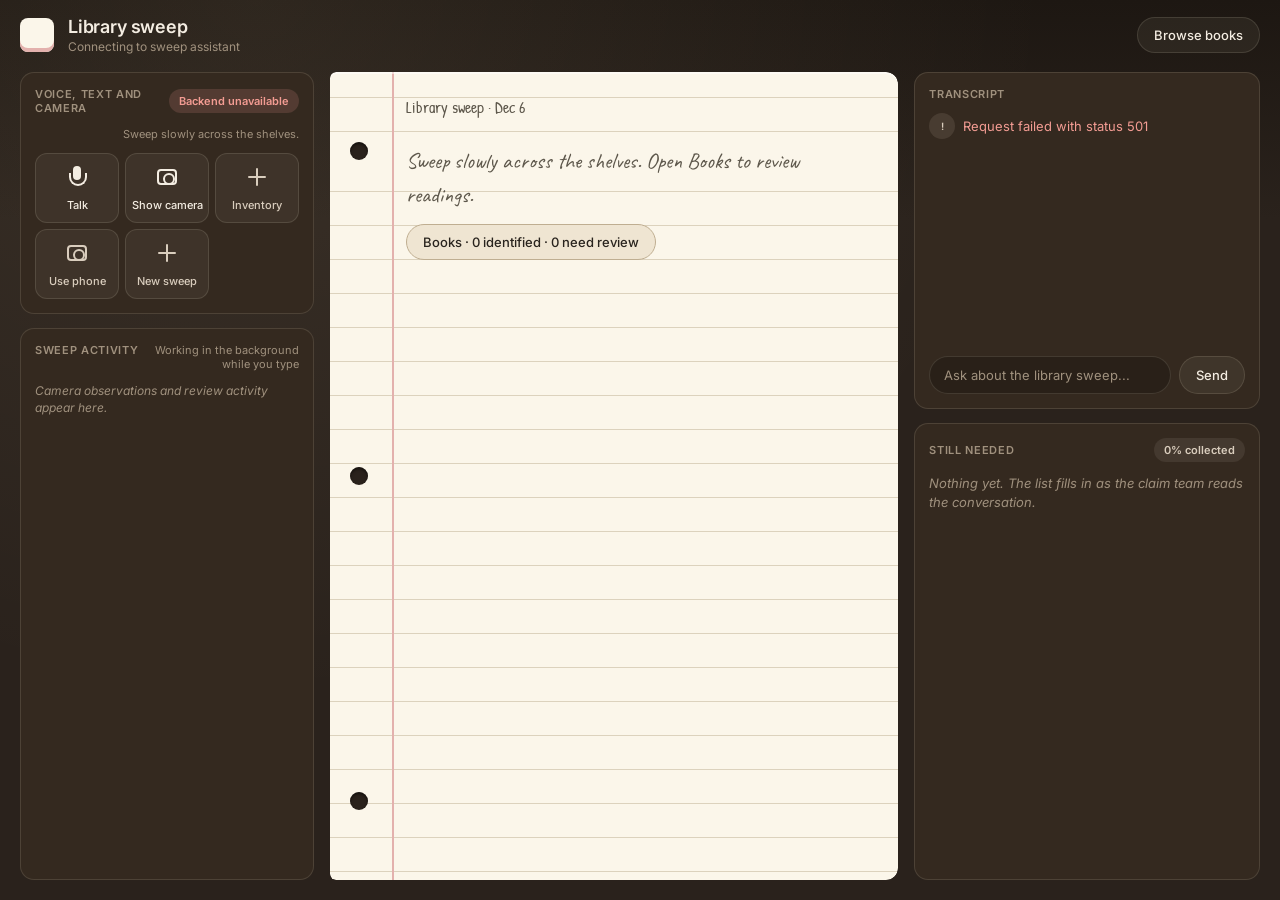
==== live_demo/index.html @ a3d5c8ed "Trim the pairing panel and make the packet download a button The pairing panel wrapped the code in t" ====
<!doctype html>
<html lang="en">
  <head>
    <meta charset="utf-8" />
    <meta name="viewport" content="width=device-width, initial-scale=1" />
    <title>Library sweep</title>
    <link rel="preconnect" href="https://fonts.googleapis.com" />
    <link rel="preconnect" href="https://fonts.gstatic.com" crossorigin />
    <link
      href="https://fonts.googleapis.com/css2?family=Caveat:wght@400;500;600&family=Patrick+Hand&family=Inter:wght@400;500;600&display=swap"
      rel="stylesheet"
    />
    <link rel="stylesheet" href="./styles.css?v=book-review-2" />
  </head>
  <body>
    <div class="desk">
      <header class="desk-bar">
        <div class="brand">
          <span class="brand-mark" aria-hidden="true"></span>
          <div>
            <h1>Library sweep</h1>
            <p id="modelLabel" class="brand-sub">Connecting to sweep assistant</p>
          </div>
        </div>
        <button id="openPacket" class="ghost-button" type="button">Browse books</button>
      </header>

      <main class="desk-layout">
        <aside class="side media-column" aria-label="Voice, text and camera and camera">
          <section class="card call-card">
            <div class="card-head">
              <span class="card-kicker">Voice, text and camera</span>
              <span id="callStatus" class="pill">Connecting</span>
            </div>

            <div id="cameraStage" class="camera-stage" hidden>
              <video id="cameraPreview" autoplay muted playsinline></video>
              <span class="camera-tag"><span class="rec-dot" aria-hidden="true"></span> Agent is watching</span>
            </div>

            <p id="captureInstruction" class="card-hint" aria-live="polite">Sweep slowly across the shelves.</p>

            <div class="controls">
              <button id="micButton" class="round-button" type="button" aria-label="Start or stop voice" disabled>
                <span class="icon-mic" aria-hidden="true"></span>
                <span class="round-label">Talk</span>
              </button>
              <button id="cameraButton" class="round-button" type="button" aria-label="Show the books on camera">
                <span class="icon-camera" aria-hidden="true"></span>
                <span class="round-label">Show camera</span>
              </button>
              <button id="inventoryButton" class="round-button subtle" type="button" aria-label="Open the inventory tables">
                <span class="icon-new" aria-hidden="true"></span>
                <span class="round-label">Inventory</span>
              </button>
              <button id="phoneButton" class="round-button subtle" type="button" aria-label="Use a phone as the camera">
                <span class="icon-camera" aria-hidden="true"></span>
                <span class="round-label">Use phone</span>
              </button>
              <button id="newIntakeButton" class="round-button subtle" type="button" aria-label="Start a new sweep">
                <span class="icon-new" aria-hidden="true"></span>
                <span class="round-label">New sweep</span>
              </button>
            </div>
            <div id="pairingCode" class="pairing-code" hidden>
              <button id="closePairing" class="pairing-close" type="button" aria-label="Hide the pairing code">&times;</button>
              <strong id="pairingDigits"></strong>
            </div>
          </section>
          <section class="card team-card">
            <div class="card-head">
              <span class="card-kicker">Sweep activity</span>
              <span class="card-hint">Working in the background while you type</span>
            </div>
            <ul id="teamFeed" class="team-feed" tabindex="0" aria-label="Sweep activity activity"></ul>
          </section>
        </aside>

        <section class="notebook-wrap" aria-label="Field notebook" tabindex="0">
          <div class="notebook">
            <div class="holes" aria-hidden="true"><span></span><span></span><span></span></div>
            <div class="page-head">
              <span id="pageDate">Library sweep</span>

            </div>
            <div id="notes" class="notes"></div>
            <button id="openBooks" class="ghost-button" type="button">Books · 0 identified · 0 need review</button>
            <div id="pinboard" class="pinboard"></div>
            <div id="stamp" class="stamp" hidden></div>
            <div id="pen" class="pen" hidden><span class="pen-nib" aria-hidden="true"></span> writing</div>
          </div>
        </section>
        <aside class="side conversation-column" aria-label="Transcript and claim checklist">
          <section class="card transcript-card">
            <div class="card-head">
              <span class="card-kicker">Transcript</span>
            </div>
            <div id="transcript" class="transcript" aria-live="polite" tabindex="0" role="region" aria-label="Conversation transcript"></div>

            <form id="textForm" class="text-entry">
              <input
                id="textInput"
                type="text"
                autocomplete="off"
                placeholder="Ask about the library sweep..."
                aria-label="Describe what you can see"
              />
              <button type="submit">Send</button>
            </form>
          </section>

          <section class="card needed-card">
            <div class="card-head">
              <span class="card-kicker">Still needed</span>
              <span id="readiness" class="pill neutral">0% collected</span>
            </div>
            <ul id="neededList" class="needed-list" tabindex="0" aria-label="Information still needed"></ul>
          </section>

        </aside>
      </main>
    </div>

    <dialog id="booksDialog" class="books-drawer" aria-labelledby="booksTitle">
      <div class="dialog-header"><h2 id="booksTitle">Your library</h2><button id="closeBooks" type="button">Back to sweep</button></div>
      <p>Browse what the camera saw. Compare possible matches before combining them.</p>
      <button id="downloadPacket" class="library-download" type="button">Download claim packet</button>
      <div class="book-tabs" aria-label="Book views"><button id="reviewTab" type="button" aria-pressed="true">Needs review</button><button id="identifiedTab" type="button" aria-pressed="false">Identified</button></div>
      <p id="bookActionStatus" role="status"></p>
      <div class="library-layout"><section id="bookInventory" aria-live="polite"></section>
      <section id="bookDetail" aria-label="Selected book"></section></div>
    </dialog>
    <canvas id="frameCanvas" hidden></canvas>
    <script src="./voice.js?v=1"></script>
    <script src="./app.js?v=book-review-2"></script>
  </body>
</html>
---- live_demo/styles.css ----
:root {
  --desk: #2a221c;
  --desk-edge: #1d1712;
  --card: #34291f;
  --card-line: rgba(255, 240, 220, 0.12);
  --chrome-ink: #f4ede2;
  --chrome-body: #d9cdbd;
  --chrome-muted: #a0917e;
  --paper: #fbf6ea;
  --paper-line: #dcd2bd;
  --paper-margin: #e3b1ad;
  --ink: #23211c;
  --ink-soft: #5d574b;
  --ink-red: #b1372d;
  --ink-green: #3f7a3a;
  --ink-blue: #2f6a94;
  --tape: rgba(236, 222, 176, 0.85);
  --success: #8fd39a;
  --warning: #f2c98a;
  --danger: #f39c93;
  --ui-font: Inter, ui-sans-serif, system-ui, -apple-system, "Segoe UI", sans-serif;
  --hand: "Caveat", "Patrick Hand", cursive;
  --hand-label: "Patrick Hand", "Caveat", cursive;
}

* {
  box-sizing: border-box;
}

html,
body {
  margin: 0;
  min-height: 100%;
}

body {
  font-family: var(--ui-font);
  color: var(--chrome-ink);
  background: var(--desk);
  background-image:
    radial-gradient(ellipse at 20% 0%, rgba(255, 225, 180, 0.08), transparent 55%),
    linear-gradient(180deg, var(--desk-edge), var(--desk) 220px);
}

button,
input {
  font: inherit;
}

h1,
h2,
p {
  margin: 0;
}

.desk {
  min-height: 100vh;
  display: flex;
  flex-direction: column;
}

.desk-bar {
  display: flex;
  align-items: center;
  justify-content: space-between;
  padding: 18px 28px 8px;
}

.brand {
  display: flex;
  align-items: center;
  gap: 14px;
}

.brand-mark {
  width: 34px;
  height: 34px;
  border-radius: 8px;
  background: var(--paper);
  box-shadow: inset 0 -4px 0 var(--paper-margin);
}

h1 {
  font-size: 18px;
  font-weight: 600;
  letter-spacing: -0.01em;
}

.brand-sub {
  color: var(--chrome-muted);
  font-size: 12px;
  margin-top: 2px;
}

.ghost-button,
.text-entry button,
.dialog-header button {
  border: 1px solid var(--card-line);
  background: rgba(255, 240, 220, 0.06);
  color: var(--chrome-ink);
  border-radius: 999px;
  padding: 9px 16px;
  font-size: 13px;
  font-weight: 500;
  cursor: pointer;
  transition: background 140ms ease, transform 140ms ease;
}

.ghost-button:hover,
.text-entry button:hover,
.dialog-header button:hover {
  background: rgba(255, 240, 220, 0.12);
  transform: translateY(-1px);
}

.desk-layout {
  flex: 1;
  display: grid;
  grid-template-columns: 360px minmax(0, 1fr);
  gap: 22px;
  padding: 10px 28px 28px;
}

.side {
  display: flex;
  flex-direction: column;
  gap: 14px;
  min-width: 0;
}

.card {
  background: var(--card);
  border: 1px solid var(--card-line);
  border-radius: 14px;
  padding: 16px;
}

.card-head {
  display: flex;
  align-items: center;
  justify-content: space-between;
  gap: 12px;
  margin-bottom: 12px;
}

.card-kicker {
  font-size: 11px;
  font-weight: 600;
  letter-spacing: 0.06em;
  text-transform: uppercase;
  color: var(--chrome-muted);
}

.card-hint {
  font-size: 11px;
  color: var(--chrome-muted);
  text-align: right;
}

.pill {
  font-size: 11px;
  font-weight: 600;
  padding: 5px 10px;
  border-radius: 999px;
  background: rgba(143, 211, 154, 0.14);
  color: var(--success);
  white-space: nowrap;
}

.pill.neutral {
  background: rgba(255, 240, 220, 0.08);
  color: var(--chrome-body);
}

.pill.warning {
  background: rgba(242, 201, 138, 0.16);
  color: var(--warning);
}

.pill.danger {
  background: rgba(243, 156, 147, 0.16);
  color: var(--danger);
}

.controls {
  display: grid;
  grid-template-columns: repeat(3, 1fr);
  gap: 10px;
  margin-bottom: 12px;
}

.round-button {
  display: flex;
  flex-direction: column;
  align-items: center;
  gap: 8px;
  padding: 14px 8px 12px;
  border-radius: 12px;
  border: 1px solid var(--card-line);
  background: rgba(255, 240, 220, 0.05);
  color: var(--chrome-ink);
  cursor: pointer;
  transition: background 140ms ease, border-color 140ms ease;
}

.round-button:hover {
  background: rgba(255, 240, 220, 0.1);
}

.round-button.active {
  background: rgba(143, 211, 154, 0.14);
  border-color: rgba(143, 211, 154, 0.5);
}

.round-button.subtle {
  color: var(--chrome-body);
}

.round-label {
  font-size: 12px;
  font-weight: 500;
}

.icon-mic,
.icon-camera,
.icon-new {
  width: 26px;
  height: 26px;
  display: block;
  position: relative;
}

.icon-mic::before {
  content: "";
  position: absolute;
  left: 9px;
  top: 2px;
  width: 8px;
  height: 14px;
  border-radius: 5px;
  background: currentColor;
}

.icon-mic::after {
  content: "";
  position: absolute;
  left: 5px;
  top: 9px;
  width: 14px;
  height: 11px;
  border: 2px solid currentColor;
  border-top: 0;
  border-radius: 0 0 9px 9px;
}

.icon-camera::before {
  content: "";
  position: absolute;
  inset: 5px 3px;
  border: 2px solid currentColor;
  border-radius: 4px;
}

.icon-camera::after {
  content: "";
  position: absolute;
  left: 9px;
  top: 9px;
  width: 8px;
  height: 8px;
  border-radius: 50%;
  border: 2px solid currentColor;
}

.icon-new::before,
.icon-new::after {
  content: "";
  position: absolute;
  background: currentColor;
  border-radius: 2px;
}

.icon-new::before {
  left: 12px;
  top: 4px;
  width: 2px;
  height: 18px;
}

.icon-new::after {
  left: 4px;
  top: 12px;
  width: 18px;
  height: 2px;
}

.round-button.active .icon-mic::before {
  animation: pulse 1.2s ease-in-out infinite;
}

@keyframes pulse {
  0%, 100% { transform: scaleY(1); }
  50% { transform: scaleY(0.72); }
}

.camera-stage {
  position: relative;
  border-radius: 12px;
  overflow: hidden;
  margin-bottom: 12px;
  background: #000;
  aspect-ratio: 4 / 3;
}

.camera-stage[hidden] {
  display: none;
}

.camera-stage video {
  width: 100%;
  height: 100%;
  object-fit: cover;
  display: block;
}

.camera-tag {
  position: absolute;
  left: 10px;
  bottom: 10px;
  display: inline-flex;
  align-items: center;
  gap: 6px;
  padding: 5px 9px;
  border-radius: 999px;
  background: rgba(0, 0, 0, 0.55);
  color: #fff;
  font-size: 11px;
  font-weight: 500;
}

.rec-dot {
  width: 7px;
  height: 7px;
  border-radius: 50%;
  background: #f0554a;
  animation: blink 1.4s ease-in-out infinite;
}

@keyframes blink {
  50% { opacity: 0.3; }
}

.transcript {
  max-height: 260px;
  overflow: auto;
  display: flex;
  flex-direction: column;
  gap: 8px;
  padding-right: 4px;
  margin-bottom: 12px;
}

.turn {
  display: flex;
  gap: 8px;
  font-size: 13px;
  line-height: 1.45;
}

.turn .who {
  flex-shrink: 0;
  width: 26px;
  height: 26px;
  border-radius: 50%;
  display: grid;
  place-items: center;
  font-size: 10px;
  font-weight: 600;
  background: rgba(255, 240, 220, 0.1);
  color: var(--chrome-body);
}

.turn.agent .who {
  background: var(--paper);
  color: var(--ink);
}

.turn p {
  color: var(--chrome-body);
  padding-top: 4px;
}

.turn.agent p {
  color: var(--chrome-ink);
}

.turn.streaming p::after {
  content: "";
  display: inline-block;
  width: 6px;
  height: 12px;
  margin-left: 3px;
  vertical-align: -2px;
  background: var(--chrome-muted);
  animation: blink 0.9s steps(2) infinite;
}

.turn.system p {
  color: var(--danger);
}

.text-entry {
  display: flex;
  gap: 8px;
}

.text-entry input {
  flex: 1;
  min-width: 0;
  border-radius: 999px;
  border: 1px solid var(--card-line);
  background: rgba(0, 0, 0, 0.2);
  color: var(--chrome-ink);
  padding: 10px 14px;
  font-size: 13px;
}

.text-entry input::placeholder {
  color: var(--chrome-muted);
}

.text-entry input:focus {
  outline: 0;
  border-color: rgba(255, 240, 220, 0.4);
}

.needed-list,
.team-feed {
  list-style: none;
  margin: 0;
  padding: 0;
  display: flex;
  flex-direction: column;
  gap: 7px;
}

.needed-list li {
  display: flex;
  align-items: flex-start;
  gap: 9px;
  font-size: 13px;
  line-height: 1.4;
  color: var(--chrome-body);
}

.needed-list li.done {
  color: var(--chrome-muted);
  text-decoration: line-through;
}

.needed-list li.empty {
  color: var(--chrome-muted);
  font-style: italic;
}

.tick-box {
  flex-shrink: 0;
  width: 15px;
  height: 15px;
  margin-top: 2px;
  border-radius: 4px;
  border: 1.5px solid var(--chrome-muted);
  position: relative;
}

.needed-list li.done .tick-box {
  border-color: var(--success);
  background: rgba(143, 211, 154, 0.2);
}

.needed-list li.done .tick-box::after {
  content: "";
  position: absolute;
  left: 4px;
  top: 1px;
  width: 4px;
  height: 8px;
  border: solid var(--success);
  border-width: 0 2px 2px 0;
  transform: rotate(45deg);
}

.needed-list li.blocker .tick-box {
  border-color: var(--warning);
}

.team-feed li {
  display: grid;
  grid-template-columns: 10px 1fr auto;
  gap: 9px;
  align-items: start;
  font-size: 12px;
  line-height: 1.4;
  color: var(--chrome-body);
}

.team-feed li.empty {
  grid-template-columns: 1fr;
  color: var(--chrome-muted);
  font-style: italic;
}

.team-dot {
  width: 8px;
  height: 8px;
  margin-top: 5px;
  border-radius: 50%;
  background: var(--chrome-muted);
}

.team-dot.running {
  background: var(--warning);
  animation: blink 1s ease-in-out infinite;
}

.team-dot.done {
  background: var(--success);
}

.team-dot.error,
.team-dot.cancelled {
  background: var(--danger);
}

.team-name {
  font-weight: 600;
  color: var(--chrome-ink);
}

.team-meta {
  color: var(--chrome-muted);
  font-size: 11px;
  white-space: nowrap;
}

.team-meta.interrupt {
  color: var(--danger);
}

.notebook-wrap {
  min-width: 0;
  display: flex;
  justify-content: center;
  align-items: flex-start;
}

.notebook {
  position: relative;
  width: min(880px, 100%);
  min-height: calc(100vh - 110px);
  background: var(--paper);
  background-image:
    linear-gradient(90deg, transparent 62px, var(--paper-margin) 62px, var(--paper-margin) 64px, transparent 64px),
    repeating-linear-gradient(transparent 0 33px, var(--paper-line) 33px 34px);
  background-position: 0 0, 0 86px;
  border-radius: 6px 12px 12px 6px;
  box-shadow:
    0 30px 70px rgba(0, 0, 0, 0.45),
    0 2px 0 rgba(255, 255, 255, 0.5) inset;
  padding: 26px 40px 120px 92px;
  color: var(--ink);
}

.holes {
  position: absolute;
  left: 20px;
  top: 70px;
  bottom: 70px;
  display: flex;
  flex-direction: column;
  justify-content: space-between;
}

.holes span {
  width: 18px;
  height: 18px;
  border-radius: 50%;
  background: var(--desk);
  box-shadow: inset 0 2px 3px rgba(0, 0, 0, 0.5);
}

.page-head {
  display: flex;
  justify-content: space-between;
  font-family: var(--hand-label);
  font-size: 16px;
  color: var(--ink-soft);
  margin-bottom: 26px;
}

.notes {
  font-family: var(--hand);
  font-size: 27px;
  line-height: 34px;
  min-height: 34px;
}

.note {
  position: relative;
  padding-right: 8px;
  overflow-wrap: anywhere;
}

.note.title {
  font-size: 32px;
  font-weight: 600;
}

.note.blank {
  color: var(--ink-red);
}

.note.blank .blank-line {
  display: inline-block;
  width: 150px;
  height: 0;
  border-bottom: 2px solid var(--ink-red);
  vertical-align: -6px;
  margin-left: 8px;
}

.note.urgent {
  color: var(--ink-red);
  text-decoration: underline;
  text-decoration-thickness: 2px;
  text-underline-offset: 5px;
}

.note.check {
  color: var(--ink-green);
}

.note.check::before {
  content: "";
  position: absolute;
  left: -54px;
  top: 8px;
  width: 9px;
  height: 17px;
  border: solid var(--ink-green);
  border-width: 0 3px 3px 0;
  transform: rotate(40deg);
}

.note.flag::before {
  content: "!";
  position: absolute;
  left: -52px;
  top: -2px;
  font-family: var(--hand);
  font-size: 34px;
  font-weight: 600;
  color: var(--ink-red);
}

.note.aside {
  font-size: 22px;
  color: var(--ink-soft);
}

.note.ink-in {
  animation: inkIn 720ms cubic-bezier(0.2, 0.7, 0.3, 1) both;
}

@keyframes inkIn {
  from {
    clip-path: inset(0 100% 0 0);
    opacity: 0.4;
  }
  to {
    clip-path: inset(0 0 0 0);
    opacity: 1;
  }
}

.pinboard {
  display: flex;
  flex-wrap: wrap;
  gap: 30px 26px;
  margin-top: 28px;
  align-items: flex-start;
}

.polaroid {
  position: relative;
  width: 220px;
  padding: 8px 8px 12px;
  background: #fff;
  border: 1px solid #d9d0bb;
  box-shadow: 0 8px 20px rgba(0, 0, 0, 0.16);
  transform: rotate(var(--tilt, -2deg));
  animation: pinIn 520ms cubic-bezier(0.2, 0.8, 0.3, 1.2) both;
  margin: 0;
}


.polaroid::before {
  content: "";
  position: absolute;
  top: -10px;
  left: 50%;
  width: 74px;
  height: 20px;
  margin-left: -37px;
  background: var(--tape);
  transform: rotate(-3deg);
  box-shadow: 0 1px 2px rgba(0, 0, 0, 0.12);
}

.polaroid img {
  display: block;
  width: 100%;
  height: auto;
  background: #e6e1d6;
}


.polaroid figcaption {
  font-family: var(--hand);
  font-size: 19px;
  line-height: 21px;
  color: var(--ink);
  margin-top: 8px;
}

.polaroid .tag {
  font-family: var(--hand-label);
  font-size: 13px;
  color: var(--ink-soft);
  display: block;
  margin-top: 3px;
}


.polaroid .tag.unconfirmed {
  color: var(--ink-red);
}

@keyframes pinIn {
  from {
    opacity: 0;
    transform: rotate(var(--tilt, -2deg)) translateY(18px) scale(0.96);
  }
  to {
    opacity: 1;
    transform: rotate(var(--tilt, -2deg)) translateY(0) scale(1);
  }
}

.stamp {
  position: absolute;
  right: 44px;
  bottom: 42px;
  padding: 6px 16px;
  border: 4px solid var(--ink-red);
  border-radius: 6px;
  color: var(--ink-red);
  font-family: var(--hand-label);
  font-size: 30px;
  letter-spacing: 0.06em;
  text-transform: uppercase;
  transform: rotate(-9deg);
  opacity: 0.85;
  mix-blend-mode: multiply;
  animation: stampIn 420ms cubic-bezier(0.2, 0.9, 0.3, 1.4) both;
}

.stamp[hidden] {
  display: none;
}

.stamp.success {
  border-color: var(--ink-green);
  color: var(--ink-green);
}

.stamp.info {
  border-color: var(--ink-blue);
  color: var(--ink-blue);
}

@keyframes stampIn {
  from {
    opacity: 0;
    transform: rotate(-9deg) scale(1.6);
  }
  to {
    opacity: 0.85;
    transform: rotate(-9deg) scale(1);
  }
}

.pen {
  position: absolute;
  left: 92px;
  bottom: 48px;
  display: inline-flex;
  align-items: center;
  gap: 8px;
  font-family: var(--hand);
  font-size: 22px;
  color: var(--ink-soft);
}

.pen[hidden] {
  display: none;
}

.pen-nib {
  width: 14px;
  height: 14px;
  border-radius: 50% 50% 50% 0;
  background: var(--ink);
  transform: rotate(-45deg);
  animation: scribble 0.9s ease-in-out infinite;
}

@keyframes scribble {
  0%, 100% { transform: rotate(-45deg) translate(0, 0); }
  50% { transform: rotate(-45deg) translate(3px, -2px); }
}

.packet-dialog {
  width: min(860px, calc(100vw - 48px));
  border: 1px solid var(--card-line);
  border-radius: 14px;
  padding: 0;
  background: var(--card);
  color: var(--chrome-ink);
  box-shadow: 0 30px 90px rgba(0, 0, 0, 0.6);
}

.packet-dialog::backdrop {
  background: rgba(0, 0, 0, 0.6);
}

.dialog-header {
  display: flex;
  justify-content: space-between;
  align-items: center;
  padding: 16px 20px;
  border-bottom: 1px solid var(--card-line);
}

.dialog-header h2 {
  font-size: 16px;
  font-weight: 600;
}

.packet-dialog pre {
  white-space: pre-wrap;
  margin: 0;
  padding: 20px;
  color: var(--chrome-body);
  font: 13px/1.55 ui-monospace, SFMono-Regular, Menlo, Consolas, monospace;
  max-height: 68vh;
  overflow: auto;
}

@media (max-width: 1080px) {
  .desk-layout {
    grid-template-columns: 1fr;
  }

  .notebook {
    min-height: 720px;
    padding-left: 78px;
  }
}

/* Keep the call, field notes, and conversation visible together. */
.transcript-card {
  display: flex;
  flex-direction: column;
  min-height: 0;
}
.transcript-card .transcript { flex: 1; min-height: 0; }
.transcript-card .text-entry { flex-shrink: 0; }
.turn p { min-width: 0; overflow-wrap: anywhere; }
.notebook-wrap:focus-visible,
.transcript:focus-visible,
.needed-list:focus-visible,
.team-feed:focus-visible {
  outline: 2px solid var(--chrome-muted);
  outline-offset: -2px;
}

@media (min-width: 900px) {
  .desk { height: 100dvh; min-height: 0; }
  .desk-bar { flex-shrink: 0; padding: 16px 20px 8px; }
  .desk-layout {
    min-height: 0;
    grid-template-columns: clamp(220px, 23vw, 310px) minmax(0, 1fr) clamp(270px, 27vw, 360px);
    grid-template-rows: minmax(0, 1fr);
    gap: 16px;
    padding: 10px 20px 20px;
  }
  .side { min-height: 0; gap: 14px; }
  .card { padding: 14px; }
  .media-column {
    display: grid;
    grid-template-rows: auto minmax(100px, 1fr);
  }
  .call-card {
    min-height: 0;
    display: flex;
    flex-direction: column;
    gap: 12px;
    overflow: auto;
  }
  .call-card .card-head { margin-bottom: 0; flex-shrink: 0; }
  .call-card .camera-stage {
    flex: 0 0 clamp(100px, 21dvh, 180px);
    aspect-ratio: auto;
    margin-bottom: 0;
  }
  .call-card .controls { margin-bottom: 0; flex-shrink: 0; gap: 6px; }
  .call-card .round-button { padding: 10px 4px; }
  .call-card .round-label { font-size: 11px; }
  .team-card,
  .needed-card { min-height: 0; display: flex; flex-direction: column; }
  .team-card .card-head { align-items: flex-start; gap: 8px; }
  .team-card .card-hint { max-width: 150px; }
  .team-feed,
  .needed-list { min-height: 0; overflow: auto; }
  .conversation-column {
    display: grid;
    grid-template-rows: minmax(0, 0.85fr) minmax(0, 1.15fr);
  }
  .transcript-card .transcript { max-height: none; }
  .notebook-wrap { min-height: 0; overflow: auto; display: block; border-radius: 6px 12px 12px 6px; }
  .notebook { width: 100%; min-height: 100%; padding: 24px 24px 90px 76px; }
  .page-head { flex-wrap: wrap; gap: 4px 12px; }
}

@media (min-width: 900px) and (max-height: 750px) {
  .call-card { gap: 8px; padding: 12px; }
  .call-card .camera-stage { flex-basis: 100px; }
  .call-card .round-button { padding: 6px 2px; gap: 4px; }
}

@media (min-width: 900px) and (max-width: 1200px) {
  .desk-layout { gap: 12px; padding-inline: 16px; }
  .notebook {
    padding-left: 52px;
    padding-right: 16px;
    background-image:
      linear-gradient(90deg, transparent 36px, var(--paper-margin) 36px, var(--paper-margin) 38px, transparent 38px),
      repeating-linear-gradient(transparent 0 33px, var(--paper-line) 33px 34px);
  }
  .holes { left: 10px; }
  .holes span { width: 14px; height: 14px; }
  .team-card .card-hint { display: none; }
}

@media (max-width: 899px) {
  .desk-bar { padding: 16px; gap: 12px; }
  .brand { gap: 10px; min-width: 0; }
  .brand-mark { flex-shrink: 0; }
  h1 { font-size: 16px; }
  .desk-bar .ghost-button { flex-shrink: 0; padding: 9px 12px; }
  .desk-layout { grid-template-columns: minmax(0, 1fr); gap: 16px; padding: 0 16px 20px; }
  .media-column { grid-row: 1; }
  .conversation-column { grid-row: 2; }
  .notebook-wrap { grid-row: 3; }
  .camera-stage { max-height: 220px; }
  .team-feed { max-height: 160px; overflow: auto; }
  .notebook { min-height: 600px; padding-right: 20px; }
}

.book-inventory { margin: 1rem 0; padding: 1rem; border: 1px solid #c9bea5; border-radius: 6px; }
.book-inventory h3 { margin: 0 0 .5rem; }
.book-inventory p, .book-inventory small { font-size: .85rem; }
.book-inventory li { margin-bottom: .6rem; }
.book-inventory small { display: block; }

/* Keep review work in a modal side panel while the camera layout stays intact. */
.books-drawer { margin: 0 0 0 auto; height: 100dvh; max-height: 100dvh; width: min(580px, 94vw); max-width: 100vw; box-sizing: border-box; padding: 24px; border: 0; border-left: 1px solid #cdbb99; background: #faf6eb; color: #29241e; overflow-y: auto; }
.books-drawer::backdrop { background: rgb(30 25 20 / 35%); }
.books-drawer .dialog-header { position: sticky; top: -24px; background: #faf6eb; z-index: 1; padding: 12px 0; }
.book-tabs, .capture-actions { display: flex; gap: 10px; margin: 12px 0; }
.book-tabs button[aria-pressed="true"] { background: #463d30; color: white; }
.books-drawer button, .capture-actions button { padding: 9px 12px; border: 1px solid #bfae91; border-radius: 6px; cursor: pointer; }
.book-card { width: 100%; display: flex; gap: 16px; text-align: left; margin: 10px 0; background: white; }
.book-card img { width: 64px; height: 90px; object-fit: contain; }
.book-best { width: 100%; max-height: 280px; object-fit: contain; background: #eae3d5; }
.book-history { display: flex; overflow-x: auto; gap: 12px; }
.book-history figure { flex: 0 0 100px; margin: 0; font-size: 12px; }
.book-history img { width: 100px; height: 120px; object-fit: contain; }
#bookDetail { border-top: 1px solid #cdbb99; margin-top: 20px; padding-top: 12px; }
#bookDetail:empty { display: none; }
#bookDetail label { display: block; margin: 14px 0 8px; }
#compareBook { max-width: 100%; }
#openBooks { margin: 12px 0; }
@media (max-width: 600px) { .books-drawer { width: 100vw; padding: 16px; } }

#openBooks, .books-drawer .dialog-header button { color: #29241e; background: #efe5d2; border-color: #bfae91; }
.books-drawer button:focus-visible, #openBooks:focus-visible { outline: 3px solid #87653b; outline-offset: 2px; }
body:has(.books-drawer[open]) { overflow: hidden; }
.books-drawer { inset: 0 0 0 auto; }

/* A visual library groups possible matches without changing physical copy identities. */
.books-drawer { width: min(1180px, 96vw); }
.library-layout { display: grid; grid-template-columns: minmax(260px, 1fr) minmax(340px, 1.2fr); gap: 28px; align-items: start; margin-top: 20px; }
#bookInventory { display: grid; grid-template-columns: repeat(auto-fit, minmax(190px, 1fr)); gap: 14px; align-content: start; }
.book-card { display: flex; flex-direction: column; padding: 14px; margin: 0; color: #29241e; }
.group-crops { display: flex; width: 100%; gap: 6px; min-height: 160px; background: #eee7da; justify-content: center; overflow: hidden; }
.group-crops img { min-width: 0; width: 100%; height: 170px; object-fit: contain; }
.book-card-copy { display: flex; flex-direction: column; gap: 7px; }
.book-badge { align-self: start; padding: 4px 7px; border-radius: 4px; background: #e9dfca; }
.book-comparison { display: grid; grid-template-columns: repeat(2, minmax(0,1fr)); gap: 16px; }
.book-comparison:has(.comparison-card:only-child) { grid-template-columns: 1fr; }
.comparison-card { min-width: 0; border: 1px solid #d9ccb5; padding: 12px; background: white; }
.comparison-card h3 { overflow-wrap: anywhere; }
.book-best { height: 240px; }
#bookDetail { margin: 0; padding: 0; border: 0; }
.review-actions { display: flex; gap: 10px; margin-bottom: 12px; }
.book-history { margin-top: 14px; }
#bookDetail details { margin-top: 24px; }
.library-download { display: inline-block; color: #664e2e; font-size: 13px; margin-bottom: 10px; }
.detail-placeholder { color: #6b6051; padding: 30px; text-align: center; }
.missing-crop { display: grid; place-items: center; min-height: 140px; color: #6b6051; }
@media (max-width: 760px) { .books-drawer { width: 100vw; } .library-layout { grid-template-columns: 1fr; } .book-best { height: 190px; } }

.book-card.excluded { opacity: 0.5; }

.book-price { color: #2f5d3a; }

.pairing-code { position: relative; margin: 10px 0 0; padding: 6px 34px 6px 4px; }
.pairing-code strong { display: block; font-size: 1.9rem; letter-spacing: .32em;
  font-variant-numeric: tabular-nums; }
.pairing-close { position: absolute; top: 0; right: 0; width: 26px; height: 26px; padding: 0;
  border: 0; border-radius: 50%; background: transparent; color: inherit; opacity: .55;
  font-size: 19px; line-height: 1; cursor: pointer; }
.pairing-close:hover { opacity: 1; }
.library-download { cursor: pointer; border: 1px solid #c9bda6; border-radius: 8px;
  background: #efe9dc; padding: 7px 14px; }
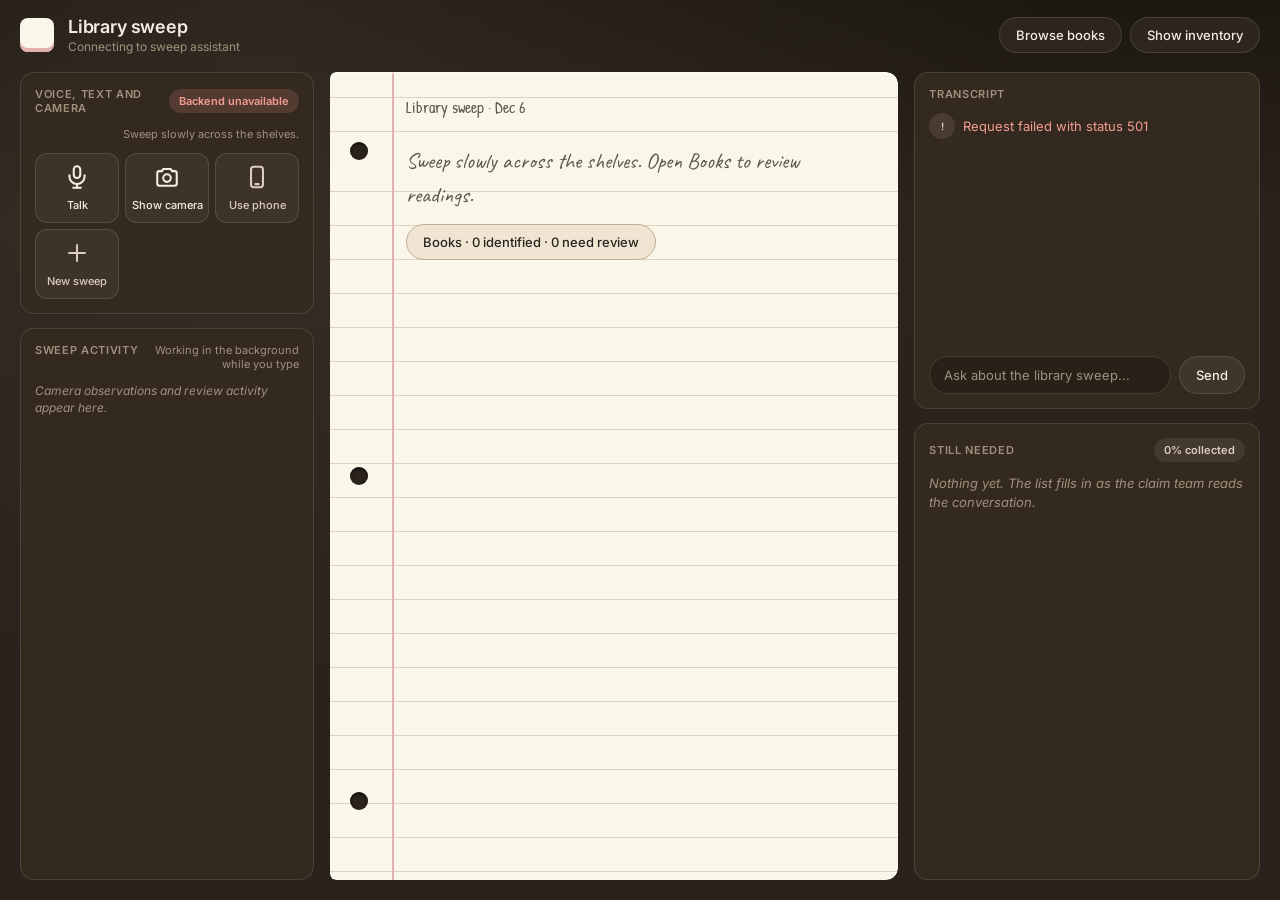
==== commit f3e5e87b: "Draw the mic and camera as icons and move inventory to the header The control icons were drawn from " ====
--- a/live_demo/index.html
+++ b/live_demo/index.html
@@ -22,11 +22,14 @@
             <p id="modelLabel" class="brand-sub">Connecting to sweep assistant</p>
           </div>
         </div>
-        <button id="openPacket" class="ghost-button" type="button">Browse books</button>
+        <div class="header-actions">
+          <button id="openPacket" class="ghost-button" type="button">Browse books</button>
+          <button id="inventoryButton" class="ghost-button" type="button">Show inventory</button>
+        </div>
       </header>
 
       <main class="desk-layout">
-        <aside class="side media-column" aria-label="Voice, text and camera and camera">
+        <aside class="side media-column" aria-label="Voice, text and camera">
           <section class="card call-card">
             <div class="card-head">
               <span class="card-kicker">Voice, text and camera</span>
@@ -42,19 +45,15 @@
 
             <div class="controls">
               <button id="micButton" class="round-button" type="button" aria-label="Start or stop voice" disabled>
-                <span class="icon-mic" aria-hidden="true"></span>
+                <svg class="icon-mic" viewBox="0 0 24 24" fill="none" stroke="currentColor" stroke-width="1.9" stroke-linecap="round" stroke-linejoin="round" aria-hidden="true"><rect x="9" y="2" width="6" height="11" rx="3"/><path d="M5 10.5v1a7 7 0 0 0 14 0v-1"/><path d="M12 18.5V22"/><path d="M8.5 22h7"/></svg>
                 <span class="round-label">Talk</span>
               </button>
               <button id="cameraButton" class="round-button" type="button" aria-label="Show the books on camera">
-                <span class="icon-camera" aria-hidden="true"></span>
+                <svg class="icon-camera" viewBox="0 0 24 24" fill="none" stroke="currentColor" stroke-width="1.9" stroke-linecap="round" stroke-linejoin="round" aria-hidden="true"><path d="M3 8.6A2 2 0 0 1 5 6.6h2.3l1.2-2h7l1.2 2H19a2 2 0 0 1 2 2V18a2 2 0 0 1-2 2H5a2 2 0 0 1-2-2z"/><circle cx="12" cy="13" r="3.5"/></svg>
                 <span class="round-label">Show camera</span>
               </button>
-              <button id="inventoryButton" class="round-button subtle" type="button" aria-label="Open the inventory tables">
-                <span class="icon-new" aria-hidden="true"></span>
-                <span class="round-label">Inventory</span>
-              </button>
               <button id="phoneButton" class="round-button subtle" type="button" aria-label="Use a phone as the camera">
-                <span class="icon-camera" aria-hidden="true"></span>
+                <svg class="icon-phone" viewBox="0 0 24 24" fill="none" stroke="currentColor" stroke-width="1.9" stroke-linecap="round" stroke-linejoin="round" aria-hidden="true"><rect x="6.5" y="2.5" width="11" height="19" rx="2.5"/><path d="M10.5 18.6h3"/></svg>
                 <span class="round-label">Use phone</span>
               </button>
               <button id="newIntakeButton" class="round-button subtle" type="button" aria-label="Start a new sweep">
--- a/live_demo/styles.css
+++ b/live_demo/styles.css
@@ -223,53 +223,12 @@
 
 .icon-mic,
 .icon-camera,
+.icon-phone,
 .icon-new {
   width: 26px;
   height: 26px;
   display: block;
   position: relative;
-}
-
-.icon-mic::before {
-  content: "";
-  position: absolute;
-  left: 9px;
-  top: 2px;
-  width: 8px;
-  height: 14px;
-  border-radius: 5px;
-  background: currentColor;
-}
-
-.icon-mic::after {
-  content: "";
-  position: absolute;
-  left: 5px;
-  top: 9px;
-  width: 14px;
-  height: 11px;
-  border: 2px solid currentColor;
-  border-top: 0;
-  border-radius: 0 0 9px 9px;
-}
-
-.icon-camera::before {
-  content: "";
-  position: absolute;
-  inset: 5px 3px;
-  border: 2px solid currentColor;
-  border-radius: 4px;
-}
-
-.icon-camera::after {
-  content: "";
-  position: absolute;
-  left: 9px;
-  top: 9px;
-  width: 8px;
-  height: 8px;
-  border-radius: 50%;
-  border: 2px solid currentColor;
 }
 
 .icon-new::before,
@@ -294,7 +253,7 @@
   height: 2px;
 }
 
-.round-button.active .icon-mic::before {
+.round-button.active .icon-mic {
   animation: pulse 1.2s ease-in-out infinite;
 }
 
@@ -1045,3 +1004,5 @@
 .pairing-close:hover { opacity: 1; }
 .library-download { cursor: pointer; border: 1px solid #c9bda6; border-radius: 8px;
   background: #efe9dc; padding: 7px 14px; }
+
+.header-actions { display: flex; gap: 8px; flex-wrap: wrap; }
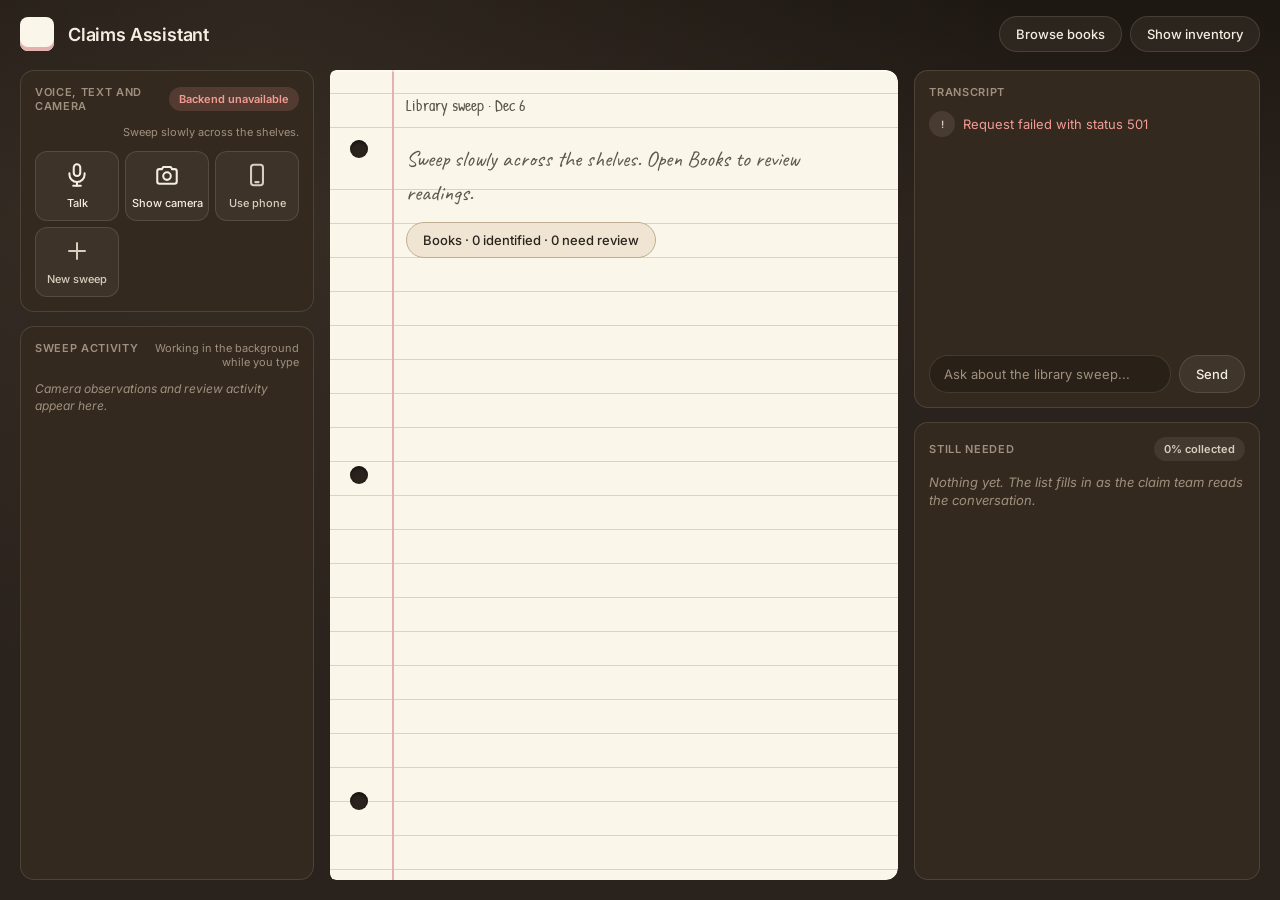
==== commit 476b6c13: "Title the app Claims Assistant and drop the subtitle The header repeated itself: "Library sweep" abo" ====
--- a/live_demo/index.html
+++ b/live_demo/index.html
@@ -3,7 +3,7 @@
   <head>
     <meta charset="utf-8" />
     <meta name="viewport" content="width=device-width, initial-scale=1" />
-    <title>Library sweep</title>
+    <title>Claims Assistant</title>
     <link rel="preconnect" href="https://fonts.googleapis.com" />
     <link rel="preconnect" href="https://fonts.gstatic.com" crossorigin />
     <link
@@ -17,10 +17,7 @@
       <header class="desk-bar">
         <div class="brand">
           <span class="brand-mark" aria-hidden="true"></span>
-          <div>
-            <h1>Library sweep</h1>
-            <p id="modelLabel" class="brand-sub">Connecting to sweep assistant</p>
-          </div>
+          <h1>Claims Assistant</h1>
         </div>
         <div class="header-actions">
           <button id="openPacket" class="ghost-button" type="button">Browse books</button>
--- a/live_demo/styles.css
+++ b/live_demo/styles.css
@@ -86,12 +86,6 @@
   letter-spacing: -0.01em;
 }
 
-.brand-sub {
-  color: var(--chrome-muted);
-  font-size: 12px;
-  margin-top: 2px;
-}
-
 .ghost-button,
 .text-entry button,
 .dialog-header button {
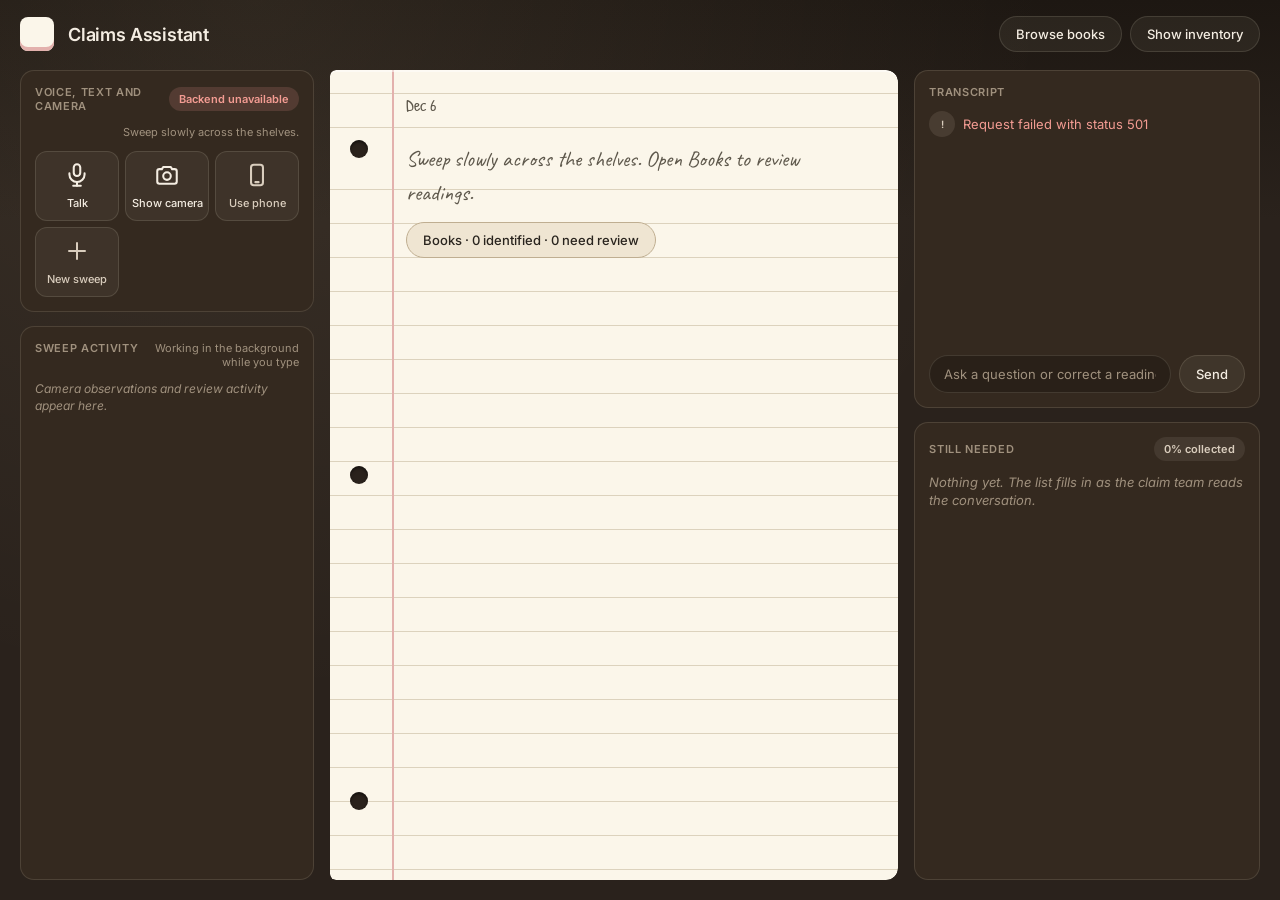
==== commit b3aa8669: "Drop the remaining "Library sweep" wording from the interface The notepad header, the text placehold" ====
--- a/live_demo/index.html
+++ b/live_demo/index.html
@@ -76,7 +76,7 @@
           <div class="notebook">
             <div class="holes" aria-hidden="true"><span></span><span></span><span></span></div>
             <div class="page-head">
-              <span id="pageDate">Library sweep</span>
+              <span id="pageDate"></span>
 
             </div>
             <div id="notes" class="notes"></div>
@@ -98,7 +98,7 @@
                 id="textInput"
                 type="text"
                 autocomplete="off"
-                placeholder="Ask about the library sweep..."
+                placeholder="Ask a question or correct a reading..."
                 aria-label="Describe what you can see"
               />
               <button type="submit">Send</button>
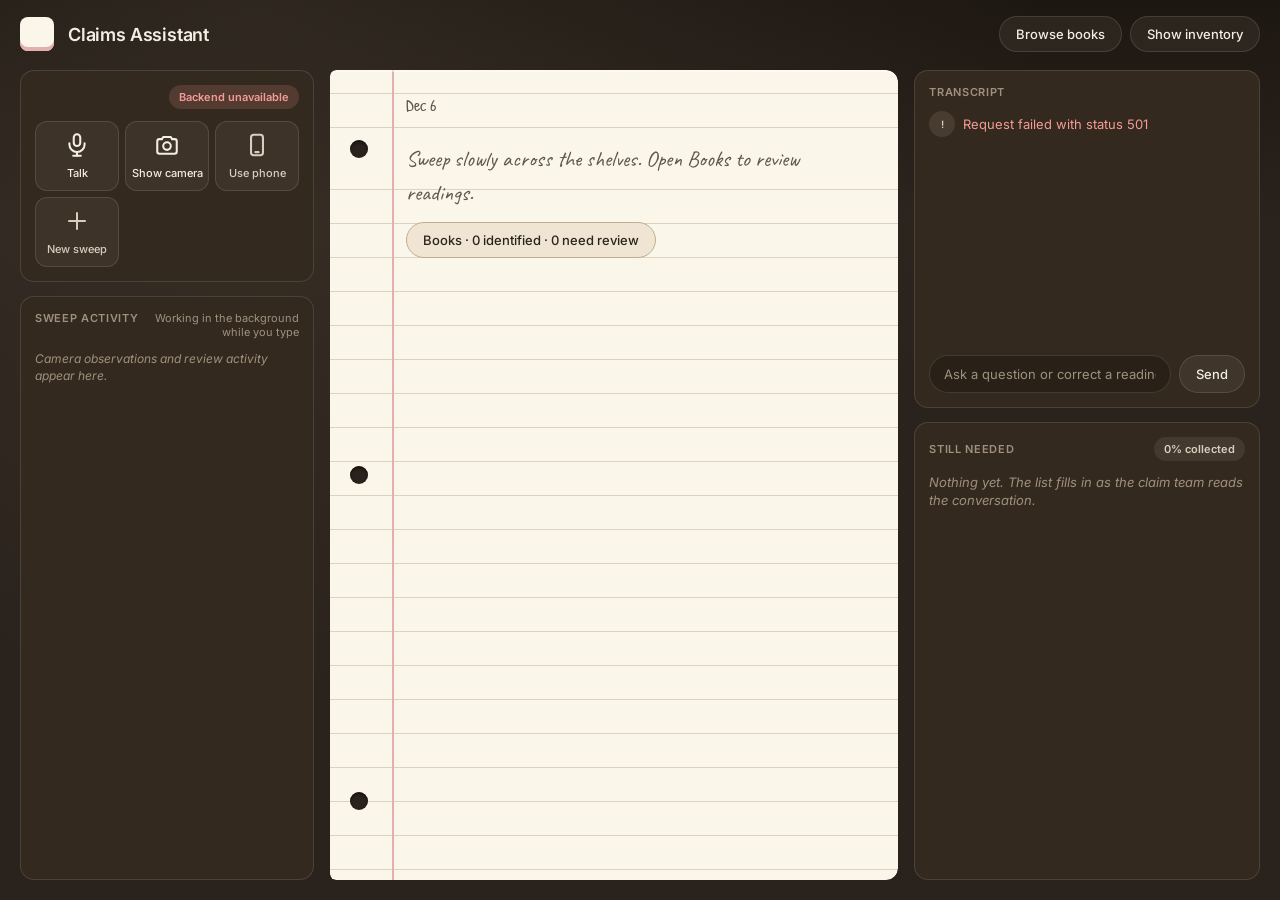
==== commit 45f91b6a: "Clear the capture hint and card label from the media panel The panel carried a "Voice, text and came" ====
--- a/live_demo/index.html
+++ b/live_demo/index.html
@@ -29,7 +29,6 @@
         <aside class="side media-column" aria-label="Voice, text and camera">
           <section class="card call-card">
             <div class="card-head">
-              <span class="card-kicker">Voice, text and camera</span>
               <span id="callStatus" class="pill">Connecting</span>
             </div>
 
@@ -37,8 +36,6 @@
               <video id="cameraPreview" autoplay muted playsinline></video>
               <span class="camera-tag"><span class="rec-dot" aria-hidden="true"></span> Agent is watching</span>
             </div>
-
-            <p id="captureInstruction" class="card-hint" aria-live="polite">Sweep slowly across the shelves.</p>
 
             <div class="controls">
               <button id="micButton" class="round-button" type="button" aria-label="Start or stop voice" disabled>
--- a/live_demo/styles.css
+++ b/live_demo/styles.css
@@ -1000,3 +1000,5 @@
   background: #efe9dc; padding: 7px 14px; }
 
 .header-actions { display: flex; gap: 8px; flex-wrap: wrap; }
+
+.call-card .card-head .pill { margin-left: auto; }
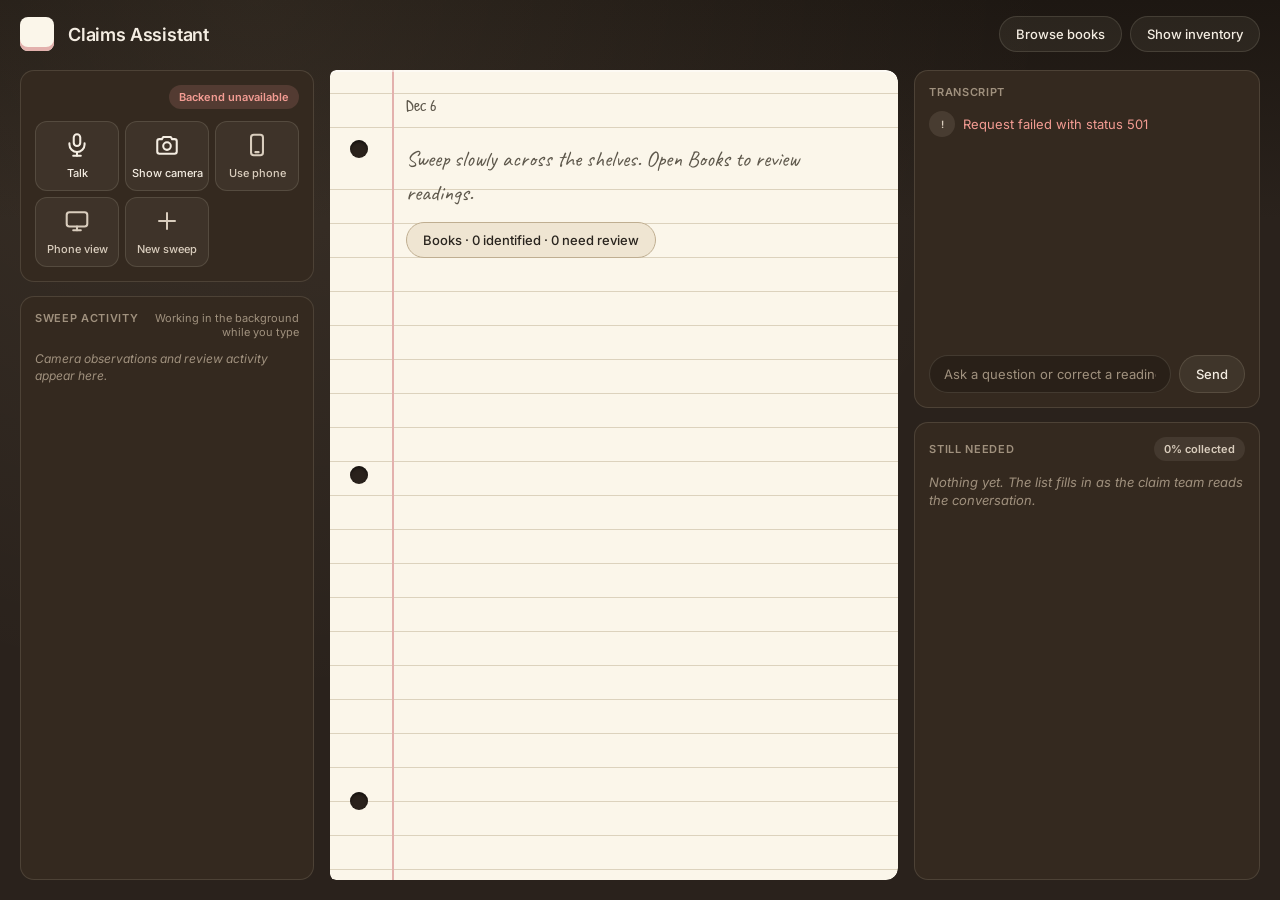
==== commit 7f64c79a: "Give the phone view its own button The console's view of the paired phone switched itself on and had" ====
--- a/live_demo/index.html
+++ b/live_demo/index.html
@@ -50,11 +50,19 @@
                 <svg class="icon-phone" viewBox="0 0 24 24" fill="none" stroke="currentColor" stroke-width="1.9" stroke-linecap="round" stroke-linejoin="round" aria-hidden="true"><rect x="6.5" y="2.5" width="11" height="19" rx="2.5"/><path d="M10.5 18.6h3"/></svg>
                 <span class="round-label">Use phone</span>
               </button>
+              <button id="phoneViewButton" class="round-button subtle" type="button" aria-label="Show or hide the phone camera view" aria-pressed="false">
+                <svg class="icon-screen" viewBox="0 0 24 24" fill="none" stroke="currentColor" stroke-width="1.9" stroke-linecap="round" stroke-linejoin="round" aria-hidden="true"><rect x="2.5" y="4" width="19" height="13" rx="2.5"/><path d="M8.5 20.5h7"/><path d="M12 17v3.5"/></svg>
+                <span class="round-label">Phone view</span>
+              </button>
               <button id="newIntakeButton" class="round-button subtle" type="button" aria-label="Start a new sweep">
                 <span class="icon-new" aria-hidden="true"></span>
                 <span class="round-label">New sweep</span>
               </button>
             </div>
+            <figure id="phoneView" class="phone-view" hidden>
+              <img id="phoneFrame" alt="What the paired phone is seeing">
+              <figcaption>Phone camera</figcaption>
+            </figure>
             <div id="pairingCode" class="pairing-code" hidden>
               <button id="closePairing" class="pairing-close" type="button" aria-label="Hide the pairing code">&times;</button>
               <strong id="pairingDigits"></strong>
@@ -124,6 +132,7 @@
       <section id="bookDetail" aria-label="Selected book"></section></div>
     </dialog>
     <canvas id="frameCanvas" hidden></canvas>
+    <script src="./ar.js"></script>
     <script src="./voice.js?v=1"></script>
     <script src="./app.js?v=book-review-2"></script>
   </body>
--- a/live_demo/styles.css
+++ b/live_demo/styles.css
@@ -218,6 +218,7 @@
 .icon-mic,
 .icon-camera,
 .icon-phone,
+.icon-screen,
 .icon-new {
   width: 26px;
   height: 26px;
@@ -1002,3 +1003,10 @@
 .header-actions { display: flex; gap: 8px; flex-wrap: wrap; }
 
 .call-card .card-head .pill { margin-left: auto; }
+
+.phone-view { margin: 12px 0 0; position: relative; }
+.phone-view img { width: 100%; border-radius: 10px; display: block; background: #000;
+  aspect-ratio: 3 / 4; object-fit: cover; }
+.phone-view figcaption { position: absolute; left: 8px; bottom: 8px; font-size: 11px;
+  letter-spacing: .04em; text-transform: uppercase; color: #fff;
+  background: rgba(0, 0, 0, .55); padding: 2px 8px; border-radius: 999px; }
